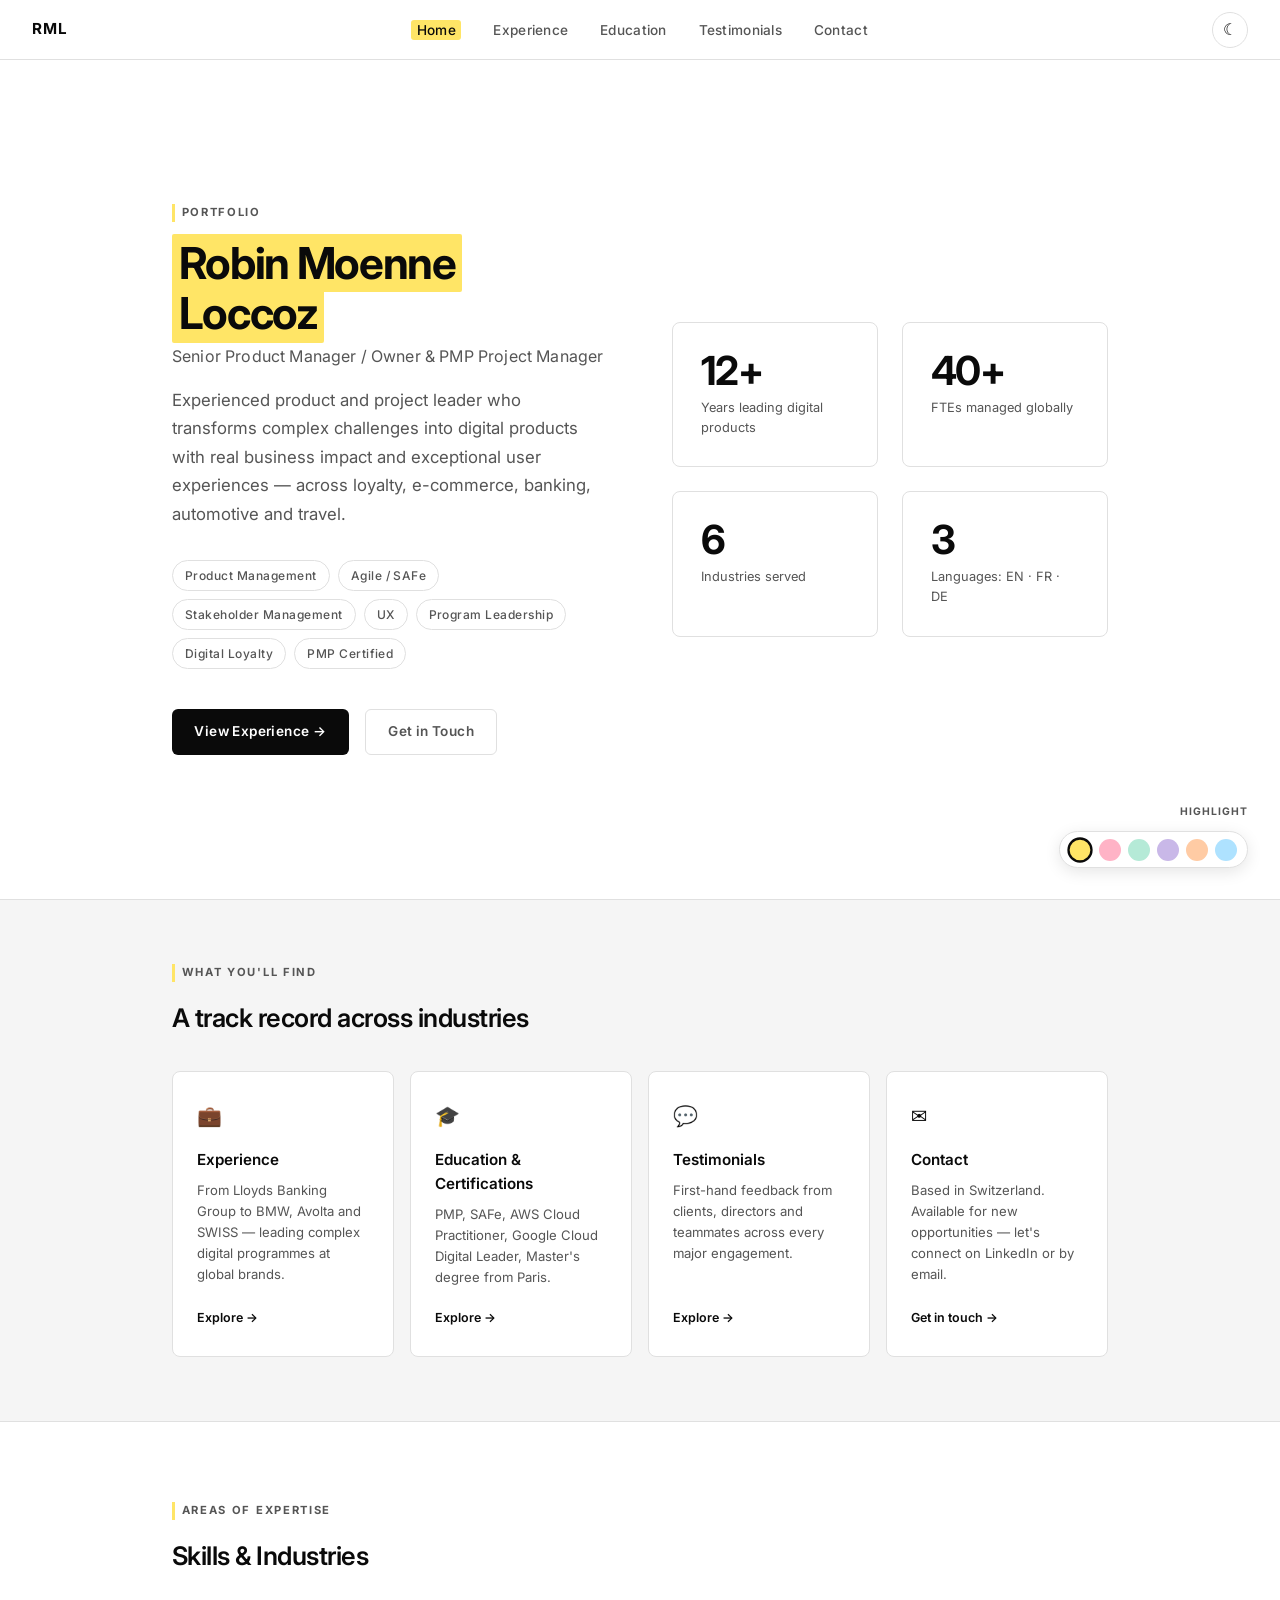
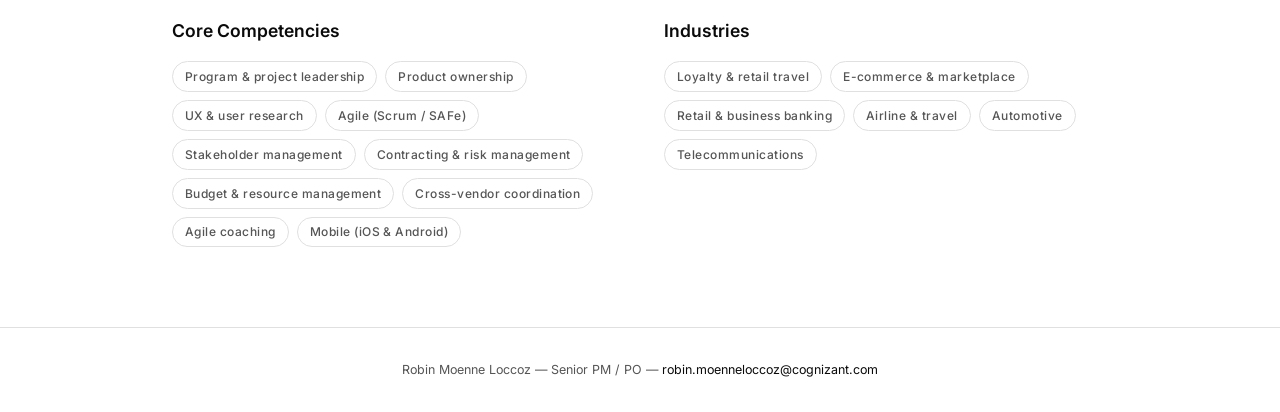
==== index.html @ f76226aa "Initial commit Initial files from Claude" ====
<!DOCTYPE html>
<html lang="en">
<head>
  <meta charset="UTF-8" />
  <meta name="viewport" content="width=device-width, initial-scale=1.0" />
  <title>Robin Moenne Loccoz — Portfolio</title>
  <link rel="preconnect" href="https://fonts.googleapis.com" />
  <link href="https://fonts.googleapis.com/css2?family=Inter:wght@400;500;600;700&display=swap" rel="stylesheet" />
  <link rel="stylesheet" href="style.css" />
</head>
<body>

<nav>
  <a href="index.html" class="nav-logo">RML</a>
  <ul class="nav-links">
    <li><a href="index.html">Home</a></li>
    <li><a href="experience.html">Experience</a></li>
    <li><a href="education.html">Education</a></li>
    <li><a href="testimonials.html">Testimonials</a></li>
    <li><a href="contact.html">Contact</a></li>
  </ul>
  <div style="display:flex;gap:0.75rem;align-items:center;">
    <button class="theme-toggle" id="themeToggle" aria-label="Toggle dark mode">☾</button>
    <button class="nav-mobile-toggle" id="mobileToggle" aria-label="Menu">☰</button>
  </div>
</nav>

<main>
  <!-- Hero -->
  <section class="hero">
    <div class="container">
      <div class="hero-grid">
        <div class="hero-left">
          <div class="section-label">Portfolio</div>
          <h1 class="hero-title">
            <span class="name"><span class="hl">Robin Moenne Loccoz</span></span>
            <span class="role">Senior Product Manager / Owner &amp; PMP Project Manager</span>
          </h1>
          <p class="hero-desc">
            Experienced product and project leader who transforms complex challenges into digital products with real business impact and exceptional user experiences — across loyalty, e-commerce, banking, automotive and travel.
          </p>
          <div class="hero-tags">
            <span class="tag">Product Management</span>
            <span class="tag">Agile / SAFe</span>
            <span class="tag">Stakeholder Management</span>
            <span class="tag">UX</span>
            <span class="tag">Program Leadership</span>
            <span class="tag">Digital Loyalty</span>
            <span class="tag">PMP Certified</span>
          </div>
          <div class="hero-btns">
            <a href="experience.html" class="btn btn-primary">View Experience →</a>
            <a href="contact.html" class="btn btn-secondary">Get in Touch</a>
          </div>
        </div>

        <div class="hero-stats">
          <div class="stat-card">
            <span class="stat-number">12+</span>
            <div class="stat-label">Years leading digital products</div>
          </div>
          <div class="stat-card">
            <span class="stat-number">40+</span>
            <div class="stat-label">FTEs managed globally</div>
          </div>
          <div class="stat-card">
            <span class="stat-number">6</span>
            <div class="stat-label">Industries served</div>
          </div>
          <div class="stat-card">
            <span class="stat-number">3</span>
            <div class="stat-label">Languages: EN · FR · DE</div>
          </div>
        </div>
      </div>
    </div>
  </section>

  <!-- Overview cards -->
  <section style="padding:4rem 0; background:var(--bg-alt); border-bottom:1px solid var(--border);">
    <div class="container">
      <div class="section-label">What you'll find</div>
      <h2>A track record across industries</h2>
      <div class="overview-grid">

        <a href="experience.html" class="overview-card" style="text-decoration:none;color:inherit;">
          <div class="overview-card-icon">💼</div>
          <h3>Experience</h3>
          <p>From Lloyds Banking Group to BMW, Avolta and SWISS — leading complex digital programmes at global brands.</p>
          <span class="overview-card-link">Explore →</span>
        </a>

        <a href="education.html" class="overview-card" style="text-decoration:none;color:inherit;">
          <div class="overview-card-icon">🎓</div>
          <h3>Education &amp; Certifications</h3>
          <p>PMP, SAFe, AWS Cloud Practitioner, Google Cloud Digital Leader, Master's degree from Paris.</p>
          <span class="overview-card-link">Explore →</span>
        </a>

        <a href="testimonials.html" class="overview-card" style="text-decoration:none;color:inherit;">
          <div class="overview-card-icon">💬</div>
          <h3>Testimonials</h3>
          <p>First-hand feedback from clients, directors and teammates across every major engagement.</p>
          <span class="overview-card-link">Explore →</span>
        </a>

        <a href="contact.html" class="overview-card" style="text-decoration:none;color:inherit;">
          <div class="overview-card-icon">✉</div>
          <h3>Contact</h3>
          <p>Based in Switzerland. Available for new opportunities — let's connect on LinkedIn or by email.</p>
          <span class="overview-card-link">Get in touch →</span>
        </a>

      </div>
    </div>
  </section>

  <!-- Industry expertise -->
  <section>
    <div class="container">
      <div class="section-label">Areas of Expertise</div>
      <h2 style="margin-bottom:2.5rem;">Skills &amp; Industries</h2>

      <div class="grid-2" style="gap:3rem;">
        <div>
          <h3 style="margin-bottom:1rem;">Core Competencies</h3>
          <div class="pill-grid">
            <span class="tag">Program &amp; project leadership</span>
            <span class="tag">Product ownership</span>
            <span class="tag">UX &amp; user research</span>
            <span class="tag">Agile (Scrum / SAFe)</span>
            <span class="tag">Stakeholder management</span>
            <span class="tag">Contracting &amp; risk management</span>
            <span class="tag">Budget &amp; resource management</span>
            <span class="tag">Cross-vendor coordination</span>
            <span class="tag">Agile coaching</span>
            <span class="tag">Mobile (iOS &amp; Android)</span>
          </div>
        </div>
        <div>
          <h3 style="margin-bottom:1rem;">Industries</h3>
          <div class="pill-grid">
            <span class="tag">Loyalty &amp; retail travel</span>
            <span class="tag">E-commerce &amp; marketplace</span>
            <span class="tag">Retail &amp; business banking</span>
            <span class="tag">Airline &amp; travel</span>
            <span class="tag">Automotive</span>
            <span class="tag">Telecommunications</span>
          </div>
        </div>
      </div>
    </div>
  </section>
</main>

<footer>
  <div class="container">
    Robin Moenne Loccoz &mdash; Senior PM / PO &mdash; <a href="mailto:robin.moenneloccoz@cognizant.com">robin.moenneloccoz@cognizant.com</a>
  </div>
</footer>

<div id="color-picker"></div>
<script src="nav.js"></script>
</body>
</html>
---- style.css ----
/* ── Variables ── */
:root {
  --bg: #ffffff;
  --bg-alt: #f5f5f5;
  --fg: #0a0a0a;
  --fg-muted: #555555;
  --border: #e0e0e0;
  --accent: #0a0a0a;
  --card-bg: #ffffff;
  --nav-bg: rgba(255,255,255,0.92);
  --shadow: 0 1px 3px rgba(0,0,0,0.08);
  --hl: #ffe566;        /* default highlight: warm yellow */
  --hl-dark: #0a0a0a;  /* text on highlight in light mode */
}

[data-theme="dark"] {
  --bg: #0a0a0a;
  --bg-alt: #111111;
  --fg: #f0f0f0;
  --fg-muted: #999999;
  --border: #222222;
  --accent: #f0f0f0;
  --card-bg: #111111;
  --nav-bg: rgba(10,10,10,0.92);
  --shadow: 0 1px 3px rgba(0,0,0,0.4);
  --hl-dark: #0a0a0a;
}

/* ── Highlight effect ── */
/* Applied as a text-marker background on key inline elements */
.hl {
  background: var(--hl);
  color: var(--hl-dark);
  padding: 0.05em 0.15em;
  border-radius: 2px;
  /* slight skew for hand-drawn feel */
  display: inline;
  box-decoration-break: clone;
  -webkit-box-decoration-break: clone;
}

/* Highlighted tags use the color as background */
.tag.hl-tag {
  background: var(--hl);
  color: var(--hl-dark);
  border-color: transparent;
}

/* Active nav link gets a highlight underline */
.nav-links a.active {
  color: var(--fg);
  background: var(--hl);
  padding: 0.15em 0.4em;
  border-radius: 3px;
  color: var(--hl-dark);
}

/* Section labels get a subtle hl left-border */
.section-label {
  border-left: 3px solid var(--hl);
  padding-left: 0.6em;
}

/* ── Colour picker panel ── */
#color-picker {
  position: fixed;
  bottom: 2rem;
  right: 2rem;
  z-index: 200;
  display: flex;
  flex-direction: column;
  align-items: flex-end;
  gap: 0.5rem;
}

#color-picker-label {
  font-size: 0.65rem;
  font-weight: 700;
  letter-spacing: 0.1em;
  text-transform: uppercase;
  color: var(--fg-muted);
  margin-bottom: 0.15rem;
  text-align: right;
}

#color-swatches {
  display: flex;
  gap: 0.45rem;
  background: var(--card-bg);
  border: 1px solid var(--border);
  border-radius: 100px;
  padding: 0.4rem 0.6rem;
  box-shadow: 0 4px 16px rgba(0,0,0,0.1);
}

.swatch {
  width: 22px;
  height: 22px;
  border-radius: 50%;
  cursor: pointer;
  border: 2px solid transparent;
  transition: transform 0.15s, border-color 0.15s;
  flex-shrink: 0;
}

.swatch:hover { transform: scale(1.2); }

.swatch.active {
  border-color: var(--fg);
  transform: scale(1.15);
}

/* ── Reset ── */
*, *::before, *::after { box-sizing: border-box; margin: 0; padding: 0; }
html { font-size: 16px; scroll-behavior: smooth; }

body {
  font-family: 'Inter', system-ui, -apple-system, sans-serif;
  background: var(--bg);
  color: var(--fg);
  line-height: 1.6;
  transition: background 0.25s, color 0.25s;
}

/* ── Typography ── */
h1 { font-size: 2.75rem; font-weight: 700; letter-spacing: -0.03em; line-height: 1.15; }
h2 { font-size: 1.6rem; font-weight: 600; letter-spacing: -0.02em; }
h3 { font-size: 1.1rem; font-weight: 600; }
p  { color: var(--fg-muted); }
a  { color: var(--fg); text-decoration: none; }

/* ── Navigation ── */
nav {
  position: fixed; top: 0; left: 0; right: 0; z-index: 100;
  background: var(--nav-bg);
  backdrop-filter: blur(12px);
  border-bottom: 1px solid var(--border);
  padding: 0 2rem;
  height: 60px;
  display: flex; align-items: center; justify-content: space-between;
  transition: background 0.25s, border-color 0.25s;
}

.nav-logo {
  font-weight: 700; font-size: 0.95rem; letter-spacing: 0.05em;
  text-transform: uppercase;
}

.nav-links {
  display: flex; gap: 2rem; list-style: none; align-items: center;
}

.nav-links a {
  font-size: 0.85rem; font-weight: 500; letter-spacing: 0.02em;
  color: var(--fg-muted);
  transition: color 0.2s;
}

.nav-links a:hover,
.nav-links a.active { color: var(--fg); }

.theme-toggle {
  background: none; border: 1px solid var(--border);
  color: var(--fg); cursor: pointer;
  width: 36px; height: 36px; border-radius: 50%;
  display: flex; align-items: center; justify-content: center;
  font-size: 1rem; transition: border-color 0.2s, background 0.2s;
}

.theme-toggle:hover { background: var(--bg-alt); }

.nav-mobile-toggle {
  display: none; background: none; border: none; cursor: pointer;
  color: var(--fg); font-size: 1.25rem;
}

/* ── Layout ── */
main { padding-top: 60px; }

.container { max-width: 1000px; margin: 0 auto; padding: 0 2rem; }

section { padding: 5rem 0; }

.section-label {
  font-size: 0.7rem; font-weight: 700; letter-spacing: 0.15em;
  text-transform: uppercase; color: var(--fg-muted);
  margin-bottom: 1rem;
}

/* ── Hero (Landing) ── */
.hero {
  min-height: calc(100vh - 60px);
  display: flex; align-items: center;
  border-bottom: 1px solid var(--border);
}

.hero-grid {
  display: grid; grid-template-columns: 1fr 1fr;
  gap: 4rem; align-items: center;
}

.hero-title { margin-bottom: 1.25rem; }
.hero-title .name { display: block; }
.hero-title .role {
  display: block; font-size: 1rem; font-weight: 400;
  color: var(--fg-muted); letter-spacing: 0.01em;
  margin-top: 0.5rem;
}

.hero-desc { font-size: 1.05rem; line-height: 1.7; margin-bottom: 2rem; }

.hero-tags {
  display: flex; flex-wrap: wrap; gap: 0.5rem; margin-bottom: 2.5rem;
}

.tag {
  font-size: 0.75rem; font-weight: 500; letter-spacing: 0.04em;
  border: 1px solid var(--border);
  padding: 0.3rem 0.75rem; border-radius: 100px;
  color: var(--fg-muted);
}

.btn {
  display: inline-flex; align-items: center; gap: 0.5rem;
  font-size: 0.85rem; font-weight: 600; letter-spacing: 0.03em;
  padding: 0.7rem 1.4rem; border-radius: 6px;
  transition: all 0.2s;
}

.btn-primary {
  background: var(--fg); color: var(--bg);
}

.btn-primary:hover { opacity: 0.85; }

.btn-secondary {
  background: none; border: 1px solid var(--border); color: var(--fg-muted);
}

.btn-secondary:hover { border-color: var(--fg); color: var(--fg); }

.hero-btns { display: flex; gap: 1rem; flex-wrap: wrap; }

/* Hero right - stats */
.hero-stats { display: grid; grid-template-columns: 1fr 1fr; gap: 1.5rem; }

.stat-card {
  padding: 1.75rem;
  border: 1px solid var(--border); border-radius: 8px;
  background: var(--card-bg);
}

.stat-number {
  font-size: 2.5rem; font-weight: 700; letter-spacing: -0.04em;
  display: block; line-height: 1;
}

.stat-label { font-size: 0.8rem; color: var(--fg-muted); margin-top: 0.4rem; }

/* ── Page Header ── */
.page-header {
  padding: 5rem 0 3rem;
  border-bottom: 1px solid var(--border);
}

.page-header h1 { font-size: 2.25rem; margin-top: 0.5rem; }

/* ── Cards / Timeline ── */
.timeline { display: flex; flex-direction: column; gap: 2rem; }

.timeline-item {
  display: grid; grid-template-columns: 200px 1fr;
  gap: 2rem; padding: 2rem 0;
  border-bottom: 1px solid var(--border);
}

.timeline-item:last-child { border-bottom: none; }

.timeline-meta { padding-top: 0.2rem; }
.timeline-date { font-size: 0.78rem; color: var(--fg-muted); font-weight: 500; }
.timeline-company { font-size: 0.85rem; font-weight: 600; margin-top: 0.25rem; }
.timeline-location { font-size: 0.78rem; color: var(--fg-muted); margin-top: 0.15rem; }

.timeline-content h3 { margin-bottom: 0.6rem; }
.timeline-content p { font-size: 0.9rem; line-height: 1.7; }

/* ── Industries / Skills grid ── */
.grid-2 { display: grid; grid-template-columns: 1fr 1fr; gap: 1rem; }
.grid-3 { display: grid; grid-template-columns: repeat(3, 1fr); gap: 1rem; }

.pill-grid { display: flex; flex-wrap: wrap; gap: 0.5rem; margin-top: 1rem; }

/* ── Education cards ── */
.edu-grid { display: flex; flex-direction: column; gap: 1.25rem; }

.edu-card {
  display: flex; align-items: flex-start; gap: 1.5rem;
  padding: 1.5rem 1.75rem;
  border: 1px solid var(--border); border-radius: 8px;
  background: var(--card-bg);
}

.edu-year {
  font-size: 0.75rem; font-weight: 700; letter-spacing: 0.08em;
  color: var(--fg-muted); white-space: nowrap; padding-top: 0.15rem;
  min-width: 80px;
}

.edu-title { font-weight: 600; font-size: 0.95rem; }
.edu-org { font-size: 0.82rem; color: var(--fg-muted); margin-top: 0.2rem; }

/* ── Testimonials ── */
.testimonials-grid {
  display: flex; flex-direction: column; gap: 2rem;
}

.testimony-group { border: 1px solid var(--border); border-radius: 10px; overflow: hidden; }

.testimony-group-header {
  background: var(--bg-alt); padding: 1.25rem 1.75rem;
  border-bottom: 1px solid var(--border);
  display: flex; align-items: center; gap: 1rem;
}

.testimony-group-header .company { font-weight: 700; font-size: 0.95rem; }
.testimony-group-header .period { font-size: 0.78rem; color: var(--fg-muted); }

.testimonies { display: flex; flex-direction: column; }

.testimony {
  padding: 1.5rem 1.75rem;
  border-bottom: 1px solid var(--border);
}

.testimony:last-child { border-bottom: none; }

.testimony blockquote {
  font-size: 0.92rem; line-height: 1.7;
  color: var(--fg); font-style: italic;
  margin-bottom: 0.75rem;
}

.testimony blockquote::before { content: '\201C'; }
.testimony blockquote::after  { content: '\201D'; }

.testimony-author { font-size: 0.8rem; font-weight: 600; color: var(--fg-muted); }
.testimony-role   { font-size: 0.78rem; color: var(--fg-muted); font-weight: 400; }

/* ── Award banner ── */
.award-banner {
  display: flex; align-items: center; gap: 1.5rem;
  padding: 1.75rem 2rem;
  border: 1px solid var(--border); border-radius: 10px;
  background: var(--bg-alt); margin-top: 2.5rem;
}

.award-icon { font-size: 2rem; }
.award-title { font-weight: 700; font-size: 1rem; }
.award-sub   { font-size: 0.82rem; color: var(--fg-muted); }

/* ── Landing overview cards ── */
.overview-grid {
  display: grid; grid-template-columns: repeat(4, 1fr);
  gap: 1rem; margin-top: 2rem;
}

.overview-card {
  padding: 1.75rem 1.5rem;
  border: 1px solid var(--border); border-radius: 8px;
  background: var(--card-bg);
  transition: border-color 0.2s, box-shadow 0.2s;
  display: flex; flex-direction: column;
}

.overview-card:hover {
  border-color: var(--fg); box-shadow: var(--shadow);
}

.overview-card-icon { font-size: 1.25rem; margin-bottom: 1rem; }
.overview-card h3 { font-size: 0.95rem; margin-bottom: 0.5rem; }
.overview-card p  { font-size: 0.82rem; line-height: 1.6; flex: 1; }
.overview-card-link {
  font-size: 0.78rem; font-weight: 600; color: var(--fg);
  margin-top: 1.25rem; display: inline-flex; align-items: center; gap: 0.3rem;
}

/* ── Contact ── */
.contact-grid {
  display: grid; grid-template-columns: 1fr 1fr; gap: 4rem;
  align-items: start;
}

.contact-item {
  display: flex; align-items: flex-start; gap: 1.25rem;
  padding: 1.5rem 0; border-bottom: 1px solid var(--border);
}

.contact-item:last-child { border-bottom: none; }

.contact-icon { font-size: 1.1rem; padding-top: 0.1rem; }
.contact-label { font-size: 0.72rem; font-weight: 700; letter-spacing: 0.1em;
  text-transform: uppercase; color: var(--fg-muted); margin-bottom: 0.3rem; }
.contact-value { font-size: 0.9rem; font-weight: 500; }
.contact-value a { color: var(--fg); }
.contact-value a:hover { text-decoration: underline; }

/* ── Dividers ── */
.divider { height: 1px; background: var(--border); margin: 3rem 0; }

/* ── Footer ── */
footer {
  border-top: 1px solid var(--border);
  padding: 2rem;
  text-align: center;
  font-size: 0.78rem; color: var(--fg-muted);
}

/* ── Responsive ── */
@media (max-width: 768px) {
  h1 { font-size: 2rem; }
  .hero-grid { grid-template-columns: 1fr; gap: 2.5rem; }
  .hero-stats { grid-template-columns: 1fr 1fr; }
  .timeline-item { grid-template-columns: 1fr; gap: 0.5rem; }
  .overview-grid { grid-template-columns: 1fr 1fr; }
  .contact-grid { grid-template-columns: 1fr; gap: 2rem; }
  .grid-2, .grid-3 { grid-template-columns: 1fr; }
  .nav-links { display: none; flex-direction: column; }
  .nav-links.open { display: flex; }
  .nav-mobile-toggle { display: block; }
}

@media (max-width: 480px) {
  .overview-grid { grid-template-columns: 1fr; }
  .hero-stats { grid-template-columns: 1fr; }
  .container { padding: 0 1.25rem; }
}
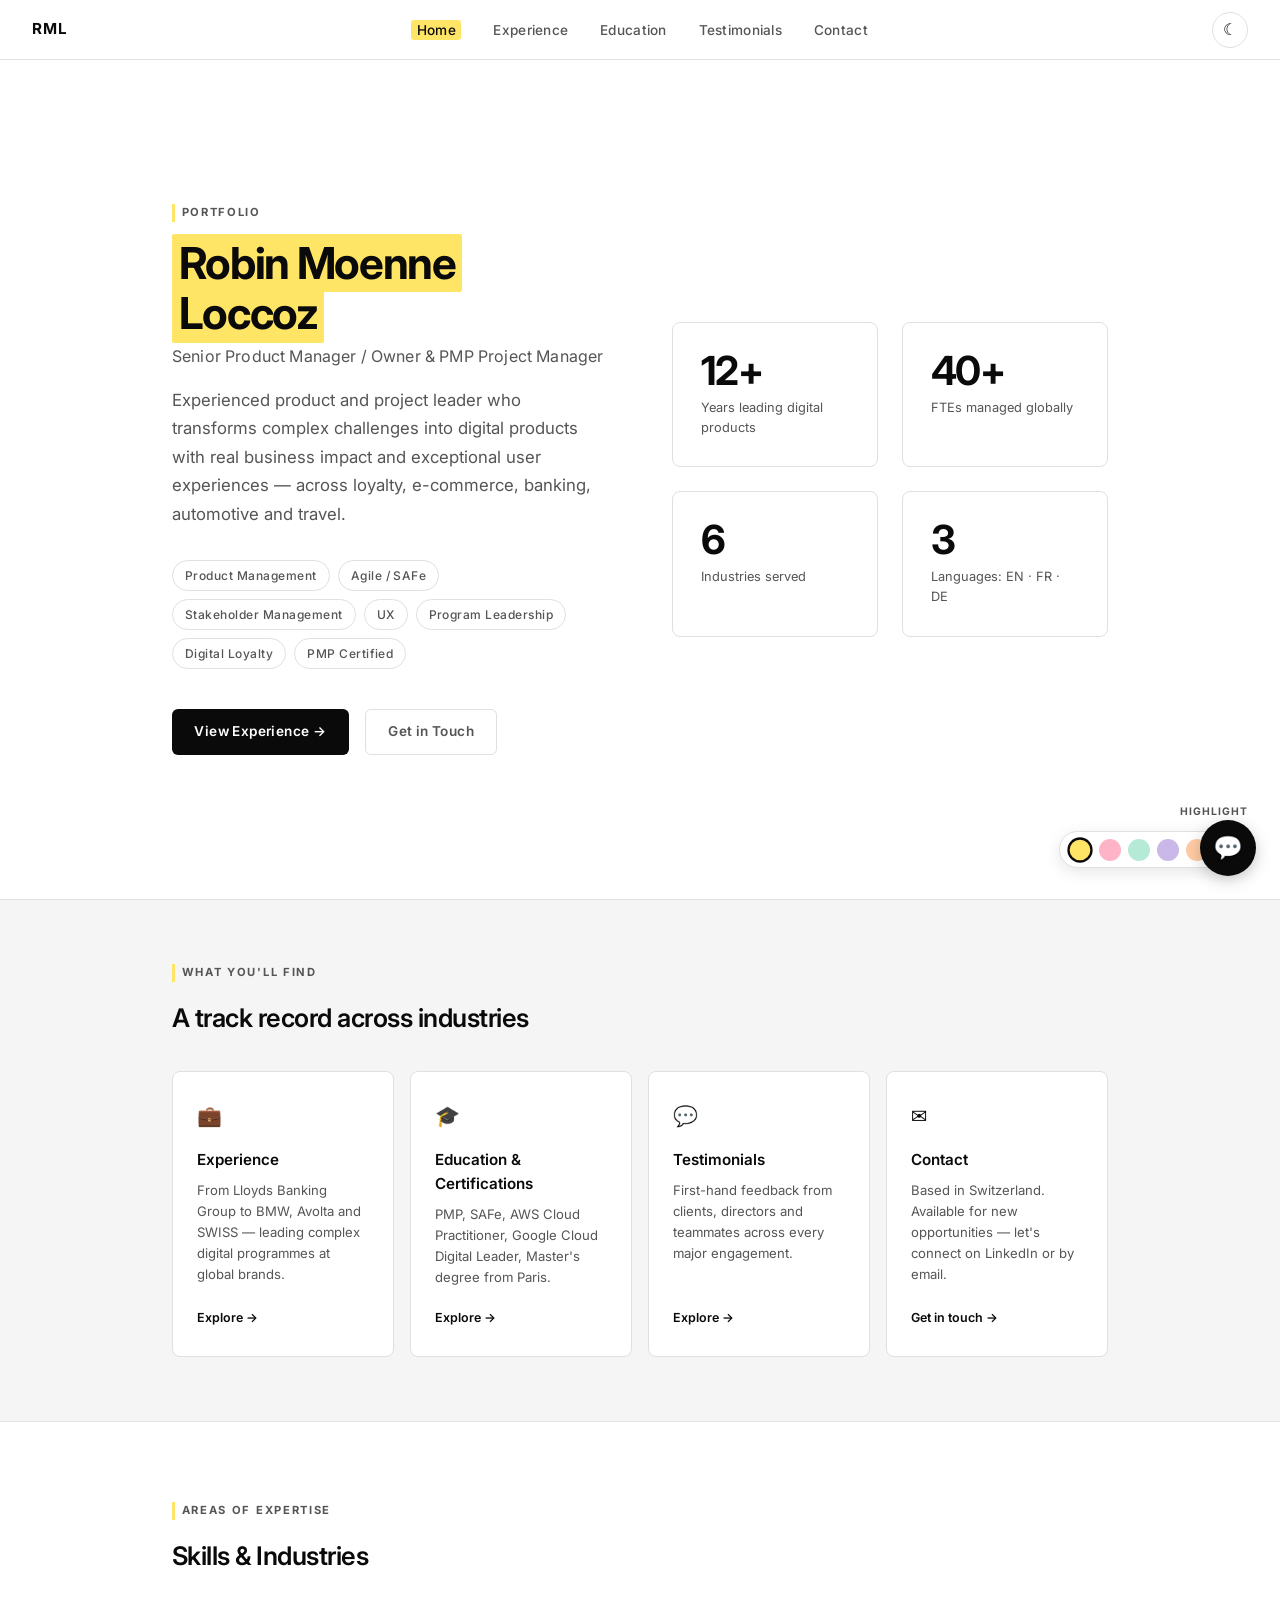
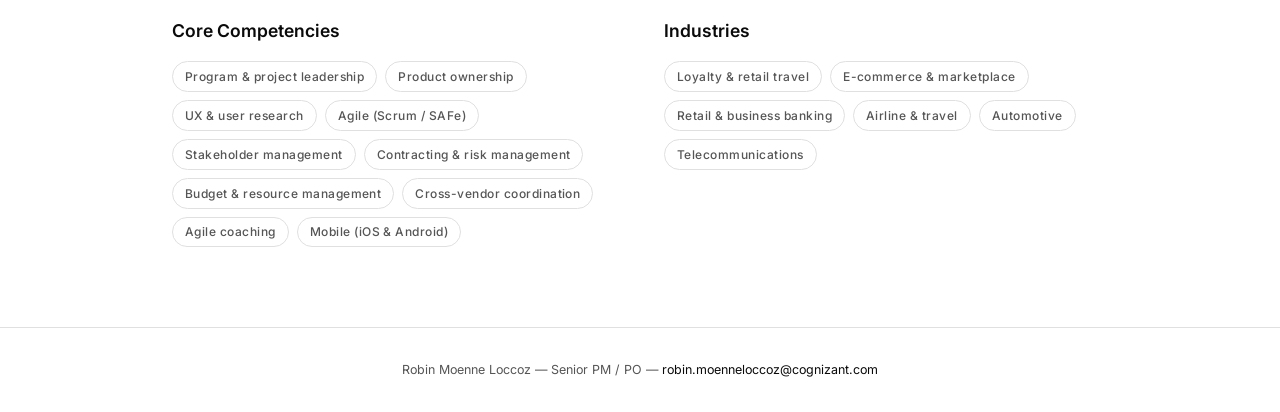
==== commit 52957853: "new Robin Agent" ====
--- a/index.html
+++ b/index.html
@@ -161,5 +161,9 @@
 
 <div id="color-picker"></div>
 <script src="nav.js"></script>
+<script src="nav.js"></script>
+<script src="chat-widget.js"></script>
 </body>
 </html>
+
+
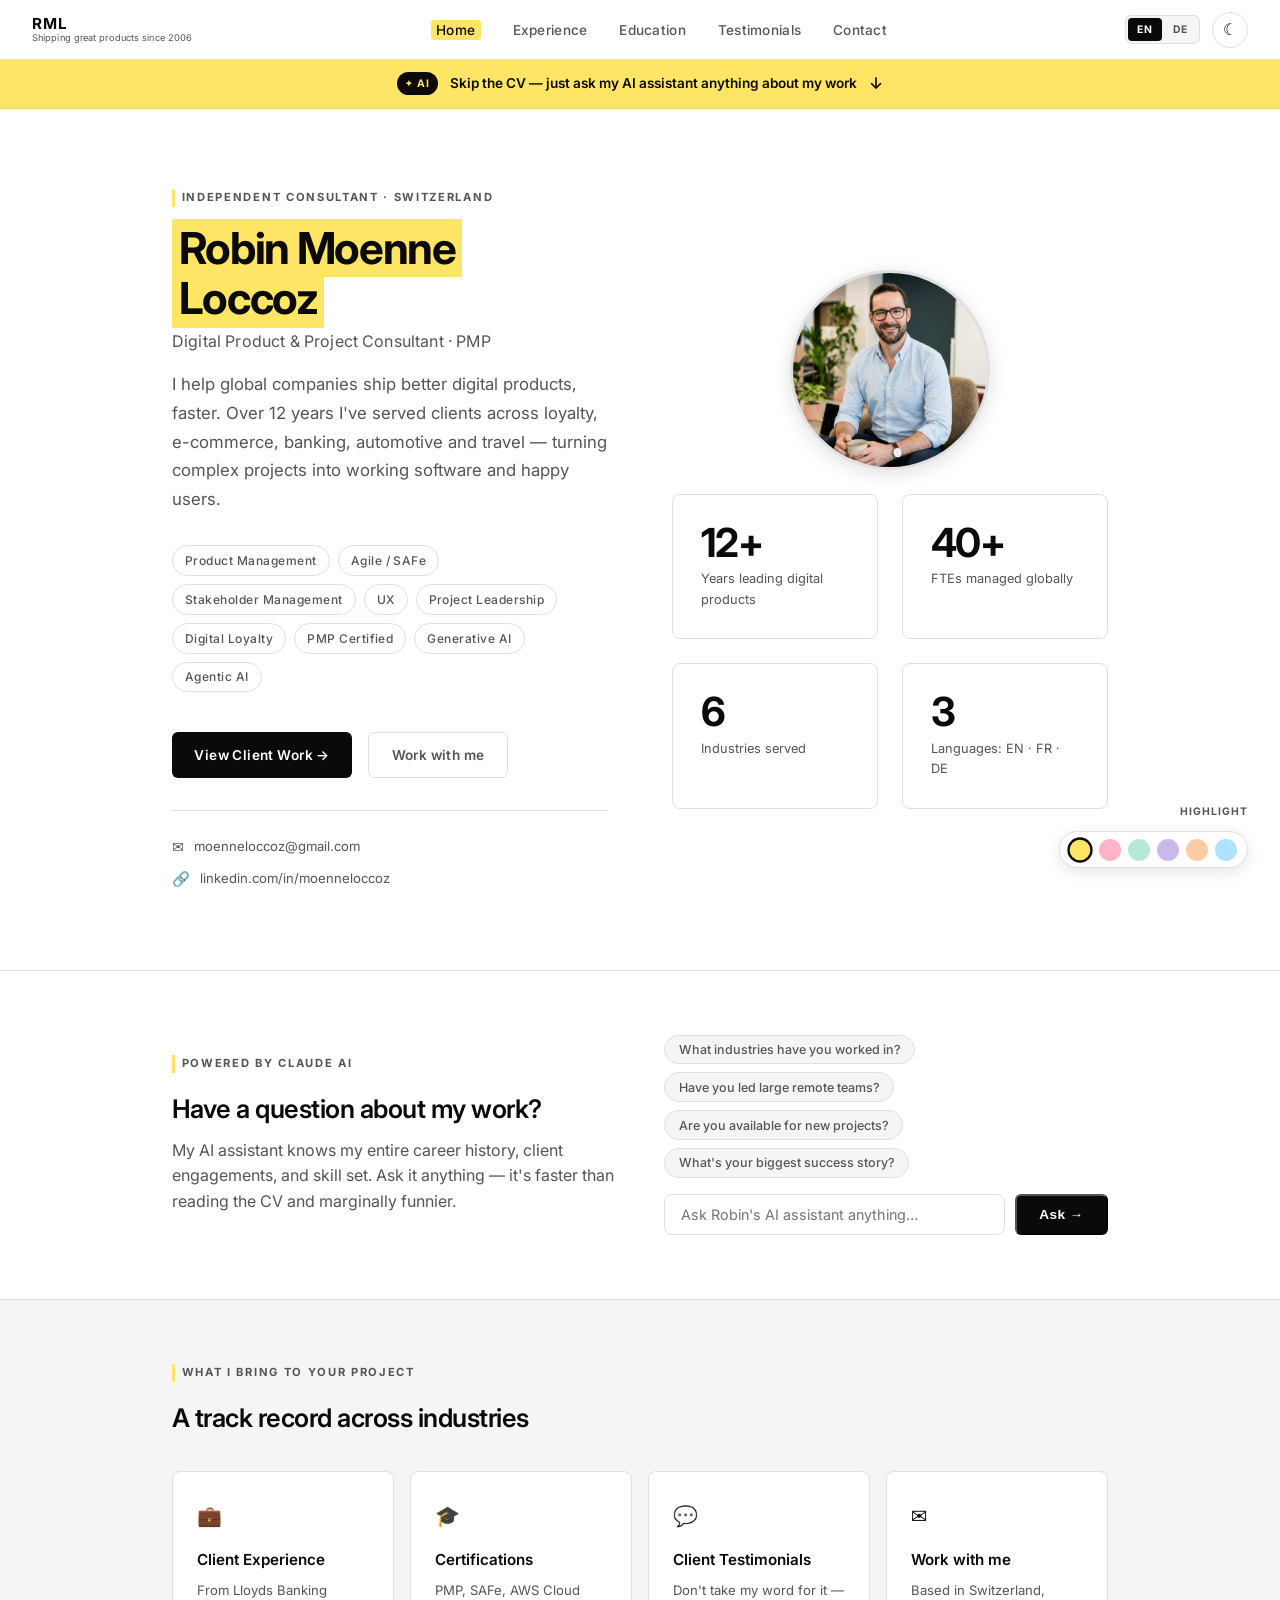
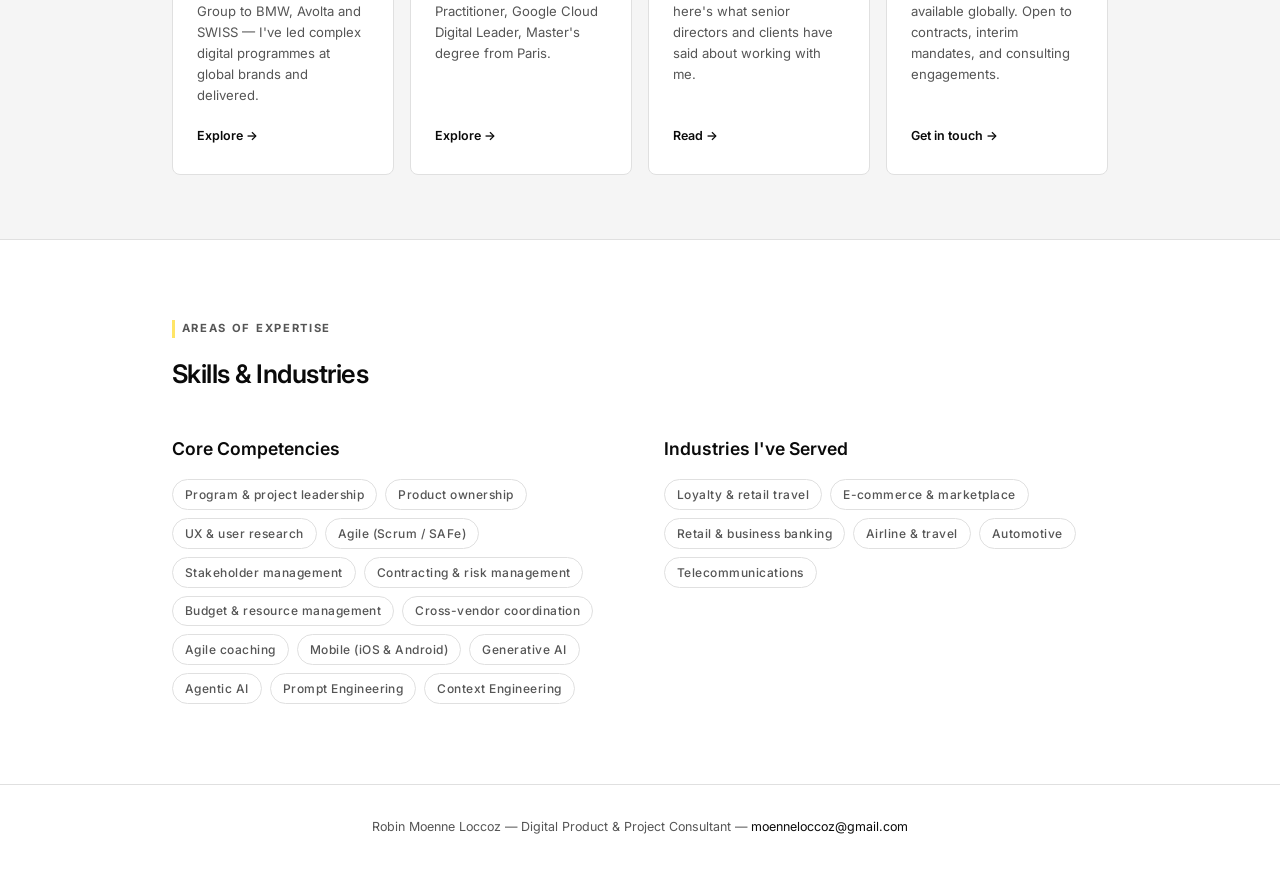
==== commit 3732a66b: "massive update" ====
--- a/index.html
+++ b/index.html
@@ -3,7 +3,7 @@
 <head>
   <meta charset="UTF-8" />
   <meta name="viewport" content="width=device-width, initial-scale=1.0" />
-  <title>Robin Moenne Loccoz — Portfolio</title>
+  <title>Robin Moenne Loccoz — Digital Product & Project Consultant</title>
   <link rel="preconnect" href="https://fonts.googleapis.com" />
   <link href="https://fonts.googleapis.com/css2?family=Inter:wght@400;500;600;700&display=swap" rel="stylesheet" />
   <link rel="stylesheet" href="style.css" />
@@ -11,7 +11,10 @@
 <body>
 
 <nav>
-  <a href="index.html" class="nav-logo">RML</a>
+  <a href="index.html" class="nav-logo">
+    <span class="nav-logo-main">RML</span>
+    <span class="nav-logo-tag">Shipping great products since 2006</span>
+  </a>
   <ul class="nav-links">
     <li><a href="index.html">Home</a></li>
     <li><a href="experience.html">Experience</a></li>
@@ -20,56 +23,119 @@
     <li><a href="contact.html">Contact</a></li>
   </ul>
   <div style="display:flex;gap:0.75rem;align-items:center;">
+    <div class="lang-switcher">
+      <a href="index.html" class="lang-btn active">EN</a>
+      <a href="de/index.html" class="lang-btn">DE</a>
+    </div>
     <button class="theme-toggle" id="themeToggle" aria-label="Toggle dark mode">☾</button>
     <button class="nav-mobile-toggle" id="mobileToggle" aria-label="Menu">☰</button>
   </div>
 </nav>
 
 <main>
+  <!-- AI Teaser Banner -->
+  <div class="ai-teaser" onclick="document.getElementById('chat-section').scrollIntoView({behavior:'smooth'})">
+    <span class="ai-teaser-badge">✦ AI</span>
+    <span class="ai-teaser-text">Skip the CV — just ask my AI assistant anything about my work</span>
+    <span class="ai-teaser-arrow">↓</span>
+  </div>
+
   <!-- Hero -->
   <section class="hero">
     <div class="container">
       <div class="hero-grid">
         <div class="hero-left">
-          <div class="section-label">Portfolio</div>
+          <div class="section-label">Independent Consultant · Switzerland</div>
           <h1 class="hero-title">
             <span class="name"><span class="hl">Robin Moenne Loccoz</span></span>
-            <span class="role">Senior Product Manager / Owner &amp; PMP Project Manager</span>
+            <span class="role">Digital Product & Project Consultant · PMP</span>
           </h1>
           <p class="hero-desc">
-            Experienced product and project leader who transforms complex challenges into digital products with real business impact and exceptional user experiences — across loyalty, e-commerce, banking, automotive and travel.
+            I help global companies ship better digital products, faster. Over 12 years I've served clients across loyalty, e-commerce, banking, automotive and travel — turning complex projects into working software and happy users.
           </p>
           <div class="hero-tags">
             <span class="tag">Product Management</span>
             <span class="tag">Agile / SAFe</span>
             <span class="tag">Stakeholder Management</span>
             <span class="tag">UX</span>
-            <span class="tag">Program Leadership</span>
+            <span class="tag">Project Leadership</span>
             <span class="tag">Digital Loyalty</span>
             <span class="tag">PMP Certified</span>
+            <span class="tag">Generative AI</span>
+            <span class="tag">Agentic AI</span>
           </div>
           <div class="hero-btns">
-            <a href="experience.html" class="btn btn-primary">View Experience →</a>
-            <a href="contact.html" class="btn btn-secondary">Get in Touch</a>
+            <a href="experience.html" class="btn btn-primary">View Client Work →</a>
+            <a href="contact.html" class="btn btn-secondary">Work with me</a>
+          </div>
+
+          <!-- Contact strip -->
+          <div class="hero-contact">
+            <a href="mailto:moenneloccoz@gmail.com" class="hero-contact-item">
+              <span class="hero-contact-icon">✉</span>
+              moenneloccoz@gmail.com
+            </a>
+            <a href="https://www.linkedin.com/in/moenneloccoz/" target="_blank" rel="noopener" class="hero-contact-item">
+              <span class="hero-contact-icon">🔗</span>
+              linkedin.com/in/moenneloccoz
+            </a>
           </div>
         </div>
 
-        <div class="hero-stats">
-          <div class="stat-card">
-            <span class="stat-number">12+</span>
-            <div class="stat-label">Years leading digital products</div>
-          </div>
-          <div class="stat-card">
-            <span class="stat-number">40+</span>
-            <div class="stat-label">FTEs managed globally</div>
-          </div>
-          <div class="stat-card">
-            <span class="stat-number">6</span>
-            <div class="stat-label">Industries served</div>
-          </div>
-          <div class="stat-card">
-            <span class="stat-number">3</span>
-            <div class="stat-label">Languages: EN · FR · DE</div>
+        <!-- Photo + stats -->
+        <div class="hero-right">
+          <div class="hero-photo-wrap">
+            <img src="robin.jpg" alt="Robin Moenne Loccoz" class="hero-photo" onerror="this.style.display='none';this.nextElementSibling.style.display='flex'" />
+            <div class="hero-photo-placeholder">RML</div>
+          </div>
+          <div class="hero-stats">
+            <div class="stat-card">
+              <span class="stat-number">12+</span>
+              <div class="stat-label">Years leading digital products</div>
+            </div>
+            <div class="stat-card">
+              <span class="stat-number">40+</span>
+              <div class="stat-label">FTEs managed globally</div>
+            </div>
+            <div class="stat-card">
+              <span class="stat-number">6</span>
+              <div class="stat-label">Industries served</div>
+            </div>
+            <div class="stat-card">
+              <span class="stat-number">3</span>
+              <div class="stat-label">Languages: EN · FR · DE</div>
+            </div>
+          </div>
+        </div>
+      </div>
+    </div>
+  </section>
+
+  <!-- AI Chat section -->
+  <section class="chat-section" id="chat-section">
+    <div class="container">
+      <div class="chat-cta-wrap">
+        <div class="chat-cta-left">
+          <div class="section-label" style="border-color: var(--hl);">Powered by Claude AI</div>
+          <h2>Have a question about my work?</h2>
+          <p style="margin-top:0.5rem;max-width:480px;">My AI assistant knows my entire career history, client engagements, and skill set. Ask it anything — it's faster than reading the CV and marginally funnier.</p>
+        </div>
+        <div class="chat-cta-right">
+          <div class="chat-inline-suggestions">
+            <button class="chat-suggestion" onclick="openChatWith(this.textContent)">What industries have you worked in?</button>
+            <button class="chat-suggestion" onclick="openChatWith(this.textContent)">Have you led large remote teams?</button>
+            <button class="chat-suggestion" onclick="openChatWith(this.textContent)">Are you available for new projects?</button>
+            <button class="chat-suggestion" onclick="openChatWith(this.textContent)">What's your biggest success story?</button>
+          </div>
+          <div class="chat-inline-input-row">
+            <input
+              id="chat-inline-input"
+              type="text"
+              placeholder="Ask Robin's AI assistant anything…"
+              maxlength="500"
+              onkeydown="if(event.key==='Enter')openChatWith(this.value)"
+            />
+            <button class="btn btn-primary" onclick="openChatWith(document.getElementById('chat-inline-input').value)">Ask →</button>
           </div>
         </div>
       </div>
@@ -79,35 +145,35 @@
   <!-- Overview cards -->
   <section style="padding:4rem 0; background:var(--bg-alt); border-bottom:1px solid var(--border);">
     <div class="container">
-      <div class="section-label">What you'll find</div>
+      <div class="section-label">What I bring to your project</div>
       <h2>A track record across industries</h2>
       <div class="overview-grid">
 
         <a href="experience.html" class="overview-card" style="text-decoration:none;color:inherit;">
           <div class="overview-card-icon">💼</div>
-          <h3>Experience</h3>
-          <p>From Lloyds Banking Group to BMW, Avolta and SWISS — leading complex digital programmes at global brands.</p>
+          <h3>Client Experience</h3>
+          <p>From Lloyds Banking Group to BMW, Avolta and SWISS — I've led complex digital programmes at global brands and delivered.</p>
           <span class="overview-card-link">Explore →</span>
         </a>
 
         <a href="education.html" class="overview-card" style="text-decoration:none;color:inherit;">
           <div class="overview-card-icon">🎓</div>
-          <h3>Education &amp; Certifications</h3>
+          <h3>Certifications</h3>
           <p>PMP, SAFe, AWS Cloud Practitioner, Google Cloud Digital Leader, Master's degree from Paris.</p>
           <span class="overview-card-link">Explore →</span>
         </a>
 
         <a href="testimonials.html" class="overview-card" style="text-decoration:none;color:inherit;">
           <div class="overview-card-icon">💬</div>
-          <h3>Testimonials</h3>
-          <p>First-hand feedback from clients, directors and teammates across every major engagement.</p>
-          <span class="overview-card-link">Explore →</span>
+          <h3>Client Testimonials</h3>
+          <p>Don't take my word for it — here's what senior directors and clients have said about working with me.</p>
+          <span class="overview-card-link">Read →</span>
         </a>
 
         <a href="contact.html" class="overview-card" style="text-decoration:none;color:inherit;">
           <div class="overview-card-icon">✉</div>
-          <h3>Contact</h3>
-          <p>Based in Switzerland. Available for new opportunities — let's connect on LinkedIn or by email.</p>
+          <h3>Work with me</h3>
+          <p>Based in Switzerland, available globally. Open to contracts, interim mandates, and consulting engagements.</p>
           <span class="overview-card-link">Get in touch →</span>
         </a>
 
@@ -135,10 +201,14 @@
             <span class="tag">Cross-vendor coordination</span>
             <span class="tag">Agile coaching</span>
             <span class="tag">Mobile (iOS &amp; Android)</span>
+            <span class="tag">Generative AI</span>
+            <span class="tag">Agentic AI</span>
+            <span class="tag">Prompt Engineering</span>
+            <span class="tag">Context Engineering</span>
           </div>
         </div>
         <div>
-          <h3 style="margin-bottom:1rem;">Industries</h3>
+          <h3 style="margin-bottom:1rem;">Industries I've Served</h3>
           <div class="pill-grid">
             <span class="tag">Loyalty &amp; retail travel</span>
             <span class="tag">E-commerce &amp; marketplace</span>
@@ -155,15 +225,310 @@
 
 <footer>
   <div class="container">
-    Robin Moenne Loccoz &mdash; Senior PM / PO &mdash; <a href="mailto:robin.moenneloccoz@cognizant.com">robin.moenneloccoz@cognizant.com</a>
+    Robin Moenne Loccoz &mdash; Digital Product &amp; Project Consultant &mdash;
+    <a href="mailto:moenneloccoz@gmail.com">moenneloccoz@gmail.com</a>
   </div>
 </footer>
 
 <div id="color-picker"></div>
+
+<!-- Chat Modal -->
+<div id="chat-modal-overlay" onclick="if(event.target===this)closeChatModal()">
+  <div id="chat-modal">
+    <div id="chat-modal-header">
+      <div>
+        <div style="font-weight:700;font-size:0.95rem;">Robin's AI Assistant</div>
+        <div style="font-size:0.75rem;opacity:0.7;">Powered by Claude · Knows everything about Robin</div>
+      </div>
+      <button onclick="closeChatModal()" aria-label="Close">✕</button>
+    </div>
+    <div id="chat-modal-messages">
+      <div class="chat-msg bot">Hey! I'm Robin's AI assistant — I know his entire career history, skills, and what he's been up to. What would you like to know?</div>
+    </div>
+    <div id="chat-modal-input-row">
+      <input id="chat-modal-input" type="text" placeholder="Ask anything…" maxlength="500"
+        onkeydown="if(event.key==='Enter')sendModalMessage()" autofocus />
+      <button onclick="sendModalMessage()" id="chat-modal-send">→</button>
+    </div>
+  </div>
+</div>
+
+<style>
+/* ── AI Teaser Banner ── */
+.ai-teaser {
+  position: sticky; top: 60px; z-index: 90;
+  display: flex; align-items: center; justify-content: center; gap: 0.75rem;
+  padding: 0.7rem 1.5rem;
+  background: var(--hl); color: var(--hl-dark);
+  font-size: 0.85rem; font-weight: 600;
+  cursor: pointer; text-align: center;
+  transition: opacity 0.2s;
+  border-bottom: 1px solid rgba(0,0,0,0.08);
+}
+.ai-teaser:hover { opacity: 0.88; }
+
+.ai-teaser-badge {
+  background: var(--hl-dark); color: var(--hl);
+  font-size: 0.65rem; font-weight: 700; letter-spacing: 0.1em;
+  padding: 0.2rem 0.5rem; border-radius: 100px;
+  white-space: nowrap; flex-shrink: 0;
+}
+.ai-teaser-arrow {
+  font-size: 1rem; flex-shrink: 0;
+  animation: bounce-down 1.4s ease-in-out infinite;
+}
+@keyframes bounce-down {
+  0%, 100% { transform: translateY(0); }
+  50%       { transform: translateY(4px); }
+}
+@media (max-width: 480px) {
+  .ai-teaser { font-size: 0.78rem; gap: 0.5rem; padding: 0.65rem 1rem; }
+  .ai-teaser-text { flex: 1; }
+}
+
+/* ── Hero photo ── */
+.hero-right { display: flex; flex-direction: column; gap: 1.5rem; align-items: center; }
+
+.hero-photo-wrap { position: relative; width: 200px; height: 200px; flex-shrink: 0; }
+
+.hero-photo {
+  width: 200px; height: 200px; border-radius: 50%;
+  object-fit: cover; object-position: top;
+  border: 3px solid var(--border);
+  box-shadow: 0 4px 20px rgba(0,0,0,0.12);
+  display: block;
+}
+
+.hero-photo-placeholder {
+  display: none;
+  width: 200px; height: 200px; border-radius: 50%;
+  background: var(--bg-alt); border: 3px solid var(--border);
+  align-items: center; justify-content: center;
+  font-size: 2rem; font-weight: 700; color: var(--fg-muted);
+  letter-spacing: 0.05em;
+}
+
+/* ── Hero contact strip ── */
+.hero-contact {
+  display: flex; flex-direction: column; gap: 0.5rem;
+  margin-top: 2rem; padding-top: 1.5rem;
+  border-top: 1px solid var(--border);
+}
+
+.hero-contact-item {
+  display: flex; align-items: center; gap: 0.6rem;
+  font-size: 0.82rem; color: var(--fg-muted);
+  transition: color 0.2s;
+}
+
+.hero-contact-item:hover { color: var(--fg); }
+.hero-contact-icon { font-size: 0.9rem; flex-shrink: 0; }
+
+/* ── AI Chat section ── */
+#chat-section { scroll-margin-top: 106px; }
+.chat-section {
+  padding: 4rem 0;
+  border-bottom: 1px solid var(--border);
+  background: var(--bg);
+}
+
+.chat-cta-wrap {
+  display: grid; grid-template-columns: 1fr 1fr;
+  gap: 3rem; align-items: center;
+}
+
+.chat-inline-suggestions {
+  display: flex; flex-wrap: wrap; gap: 0.5rem;
+  margin-bottom: 1rem;
+}
+
+.chat-suggestion {
+  font-size: 0.78rem; font-weight: 500;
+  padding: 0.4rem 0.85rem; border-radius: 100px;
+  border: 1px solid var(--border);
+  background: var(--bg-alt); color: var(--fg-muted);
+  cursor: pointer; transition: all 0.2s; font-family: inherit;
+}
+.chat-suggestion:hover {
+  border-color: var(--fg); color: var(--fg);
+  background: var(--bg);
+}
+
+.chat-inline-input-row {
+  display: flex; gap: 0.6rem; align-items: center;
+}
+
+#chat-inline-input {
+  flex: 1; padding: 0.7rem 1rem;
+  border: 1.5px solid var(--border); border-radius: 8px;
+  background: var(--bg); color: var(--fg);
+  font-size: 0.9rem; font-family: inherit; outline: none;
+  transition: border-color 0.2s;
+}
+#chat-inline-input:focus { border-color: var(--fg); }
+
+/* ── Chat Modal ── */
+#chat-modal-overlay {
+  display: none;
+  position: fixed; inset: 0; z-index: 500;
+  background: rgba(0,0,0,0.5);
+  backdrop-filter: blur(4px);
+  align-items: center; justify-content: center;
+}
+#chat-modal-overlay.open { display: flex; }
+
+#chat-modal {
+  display: flex; flex-direction: column;
+  width: 100%; max-width: 520px; height: 560px;
+  background: var(--card-bg);
+  border: 1px solid var(--border);
+  border-radius: 16px;
+  box-shadow: 0 24px 64px rgba(0,0,0,0.2);
+  margin: 1rem;
+  overflow: hidden;
+  animation: modal-in 0.2s ease;
+}
+
+@keyframes modal-in {
+  from { opacity: 0; transform: translateY(12px) scale(0.98); }
+  to   { opacity: 1; transform: translateY(0) scale(1); }
+}
+
+#chat-modal-header {
+  display: flex; justify-content: space-between; align-items: center;
+  padding: 1.1rem 1.4rem;
+  background: var(--fg); color: var(--bg);
+  flex-shrink: 0;
+}
+#chat-modal-header button {
+  background: none; border: none; color: var(--bg);
+  cursor: pointer; font-size: 1.1rem; line-height: 1;
+  opacity: 0.7; transition: opacity 0.15s;
+}
+#chat-modal-header button:hover { opacity: 1; }
+
+#chat-modal-messages {
+  flex: 1; overflow-y: auto; padding: 1.25rem;
+  display: flex; flex-direction: column; gap: 0.75rem;
+}
+
+.chat-msg {
+  max-width: 82%; padding: 0.65rem 1rem;
+  border-radius: 12px; font-size: 0.875rem; line-height: 1.55;
+}
+.chat-msg.bot {
+  background: var(--bg-alt); color: var(--fg);
+  align-self: flex-start; border-bottom-left-radius: 3px;
+}
+.chat-msg.user {
+  background: var(--fg); color: var(--bg);
+  align-self: flex-end; border-bottom-right-radius: 3px;
+}
+.chat-msg.typing { opacity: 0.5; font-style: italic; }
+
+#chat-modal-input-row {
+  display: flex; gap: 0.5rem; padding: 1rem 1.25rem;
+  border-top: 1px solid var(--border);
+  flex-shrink: 0;
+}
+#chat-modal-input {
+  flex: 1; padding: 0.65rem 0.9rem;
+  border: 1.5px solid var(--border); border-radius: 8px;
+  background: var(--bg); color: var(--fg);
+  font-size: 0.875rem; font-family: inherit; outline: none;
+  transition: border-color 0.2s;
+}
+#chat-modal-input:focus { border-color: var(--fg); }
+#chat-modal-send {
+  background: var(--fg); color: var(--bg);
+  border: none; border-radius: 8px;
+  padding: 0.65rem 1.1rem; cursor: pointer;
+  font-size: 1rem; font-weight: 600;
+  transition: opacity 0.2s;
+}
+#chat-modal-send:hover { opacity: 0.8; }
+#chat-modal-send:disabled { opacity: 0.35; cursor: not-allowed; }
+
+/* ── Responsive ── */
+@media (max-width: 768px) {
+  .chat-cta-wrap { grid-template-columns: 1fr; gap: 1.5rem; }
+  .hero-right { flex-direction: row; align-items: flex-start; flex-wrap: wrap; }
+  .hero-photo-wrap { width: 120px; height: 120px; }
+  .hero-photo, .hero-photo-placeholder { width: 120px; height: 120px; }
+}
+</style>
+
+<script>
+let messageCount = 0;
+const MAX_MESSAGES = 10;
+
+function openChatWith(text) {
+  const overlay = document.getElementById('chat-modal-overlay');
+  overlay.classList.add('open');
+  const input = document.getElementById('chat-modal-input');
+  if (text && text.trim()) {
+    input.value = text.trim();
+    sendModalMessage();
+  } else {
+    input.focus();
+  }
+  document.getElementById('chat-inline-input').value = '';
+}
+
+function closeChatModal() {
+  document.getElementById('chat-modal-overlay').classList.remove('open');
+}
+
+document.addEventListener('keydown', e => {
+  if (e.key === 'Escape') closeChatModal();
+});
+
+async function sendModalMessage() {
+  const input = document.getElementById('chat-modal-input');
+  const text = input.value.trim();
+  if (!text) return;
+
+  if (messageCount >= MAX_MESSAGES) {
+    addModalMessage('You\'ve hit the message limit — even AI assistants need a break. Email Robin directly: robin.moenneloccoz@cognizant.com', 'bot');
+    return;
+  }
+
+  addModalMessage(text, 'user');
+  input.value = '';
+  messageCount++;
+
+  const typing = addModalMessage('Thinking…', 'bot typing');
+  document.getElementById('chat-modal-send').disabled = true;
+
+  try {
+    const res = await fetch('/.netlify/functions/chat', {
+      method: 'POST',
+      headers: { 'Content-Type': 'application/json' },
+      body: JSON.stringify({ message: text }),
+    });
+    const data = await res.json();
+    typing.remove();
+    addModalMessage(data.reply || 'Something went wrong on my end. Try again?', 'bot');
+  } catch {
+    typing.remove();
+    addModalMessage('Network hiccup — please try again or reach out to Robin directly.', 'bot');
+  }
+
+  document.getElementById('chat-modal-send').disabled = false;
+  input.focus();
+}
+
+function addModalMessage(text, type) {
+  const msgs = document.getElementById('chat-modal-messages');
+  const div = document.createElement('div');
+  div.className = 'chat-msg ' + type;
+  div.textContent = text;
+  msgs.appendChild(div);
+  msgs.scrollTop = msgs.scrollHeight;
+  return div;
+}
+</script>
+
 <script src="nav.js"></script>
-<script src="nav.js"></script>
-<script src="chat-widget.js"></script>
 </body>
 </html>
-
-
--- a/style.css
+++ b/style.css
@@ -142,8 +142,37 @@
 }
 
 .nav-logo {
+  display: flex; flex-direction: column; gap: 0.1rem;
+  text-decoration: none; line-height: 1;
+}
+.nav-logo-main {
   font-weight: 700; font-size: 0.95rem; letter-spacing: 0.05em;
-  text-transform: uppercase;
+  text-transform: uppercase; color: var(--fg);
+}
+.nav-logo-tag {
+  font-size: 0.58rem; font-weight: 400; color: var(--fg-muted);
+  letter-spacing: 0.01em; white-space: nowrap; text-transform: none;
+}
+
+/* ── Language switcher ── */
+.lang-switcher {
+  display: flex; gap: 2px; align-items: center;
+  background: var(--bg-alt); border: 1px solid var(--border);
+  border-radius: 6px; padding: 2px;
+}
+.lang-btn {
+  font-size: 0.65rem; font-weight: 700; letter-spacing: 0.08em;
+  padding: 0.25rem 0.55rem; border-radius: 4px;
+  color: var(--fg-muted); text-decoration: none;
+  transition: all 0.15s; line-height: 1.5;
+}
+.lang-btn:hover { color: var(--fg); }
+.lang-btn.active {
+  background: var(--fg); color: var(--bg);
+}
+
+@media (max-width: 480px) {
+  .nav-logo-tag { display: none; }
 }
 
 .nav-links {
@@ -264,6 +293,31 @@
 }
 
 .page-header h1 { font-size: 2.25rem; margin-top: 0.5rem; }
+
+/* ── AI Training card ── */
+.ai-training-card {
+  background: var(--hl); border-radius: 10px;
+  padding: 1.5rem 1.75rem; border: none;
+}
+.ai-training-label {
+  font-size: 0.65rem; font-weight: 700; letter-spacing: 0.15em;
+  text-transform: uppercase; color: var(--hl-dark); opacity: 0.65;
+  margin-bottom: 0.5rem;
+}
+.ai-training-desc {
+  font-size: 0.88rem; line-height: 1.65; color: var(--hl-dark);
+  margin-top: 0.75rem;
+}
+.ai-tag {
+  background: rgba(0,0,0,0.1) !important;
+  border-color: rgba(0,0,0,0.12) !important;
+  color: var(--hl-dark) !important;
+}
+.ai-training-topics {
+  font-size: 0.76rem; line-height: 1.75; color: var(--hl-dark);
+  opacity: 0.7; border-top: 1px solid rgba(0,0,0,0.1);
+  padding-top: 0.75rem; margin-top: 0.9rem;
+}
 
 /* ── Cards / Timeline ── */
 .timeline { display: flex; flex-direction: column; gap: 2rem; }
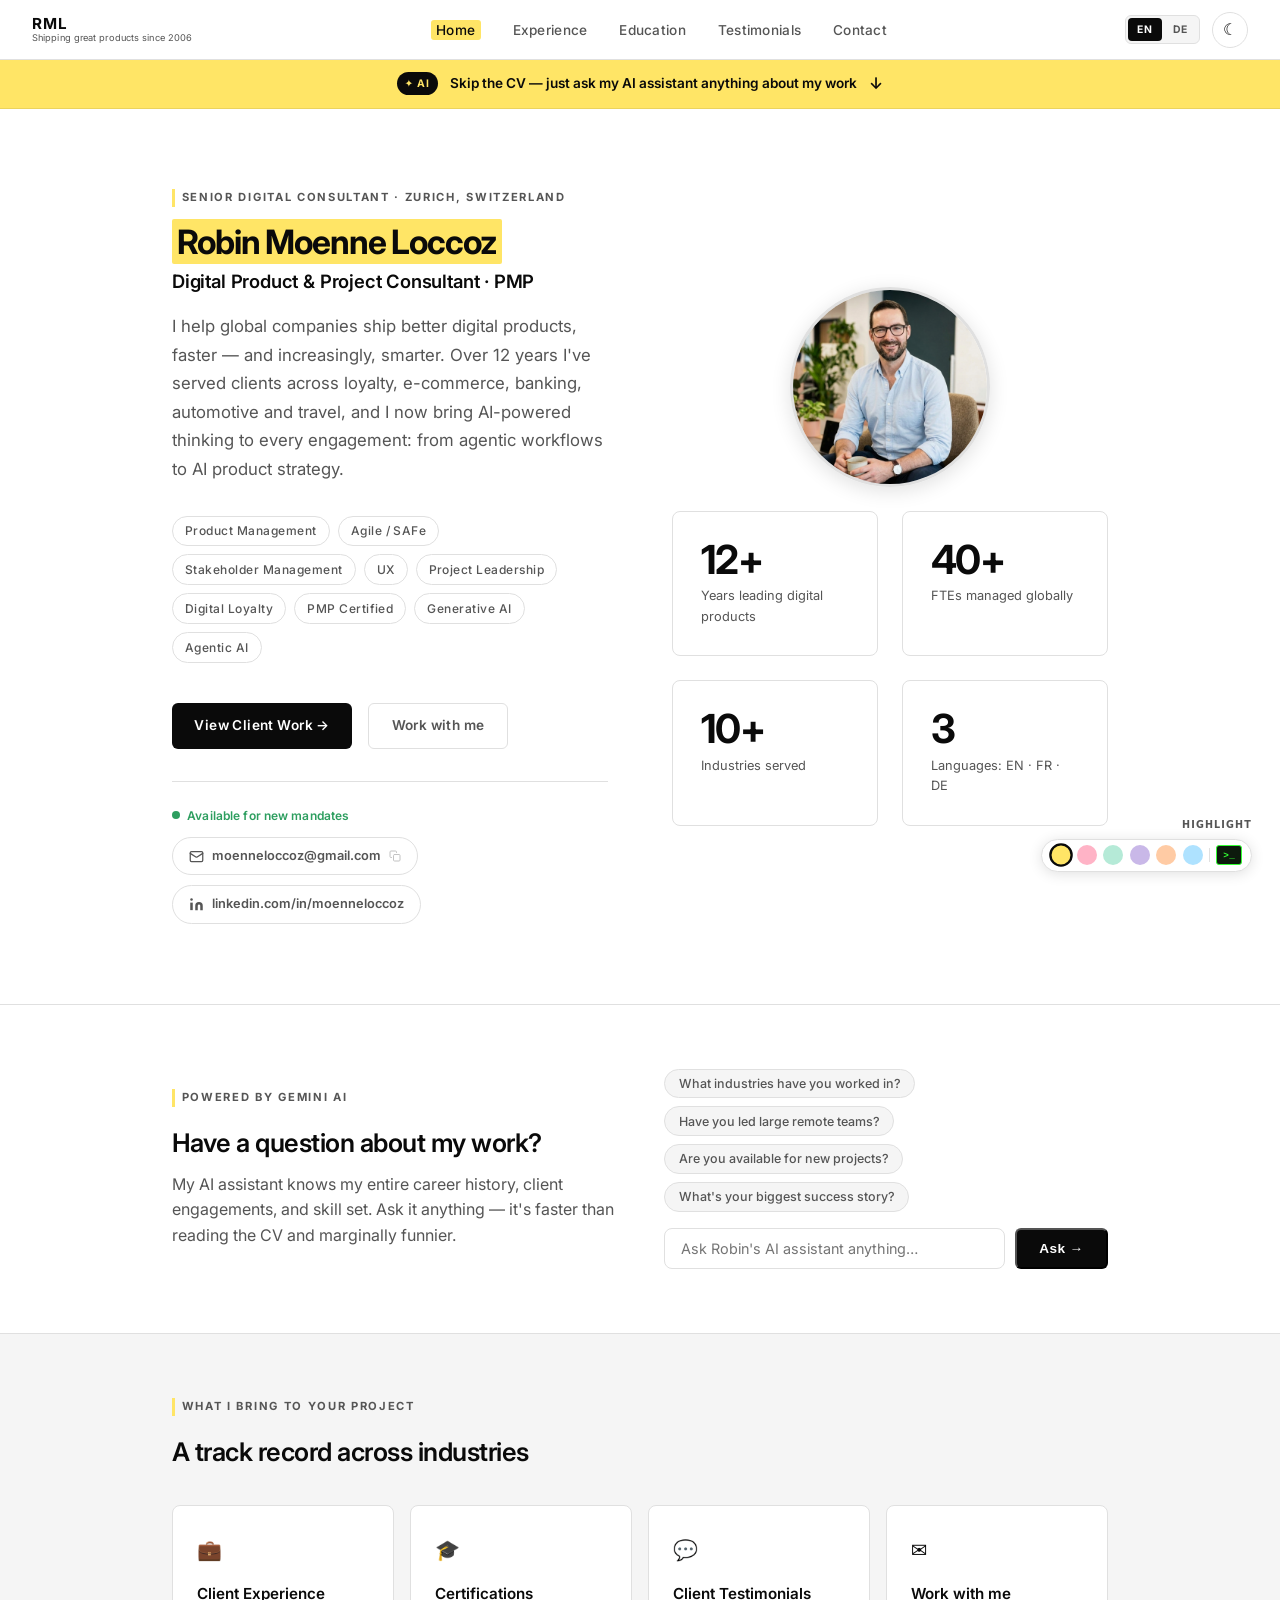
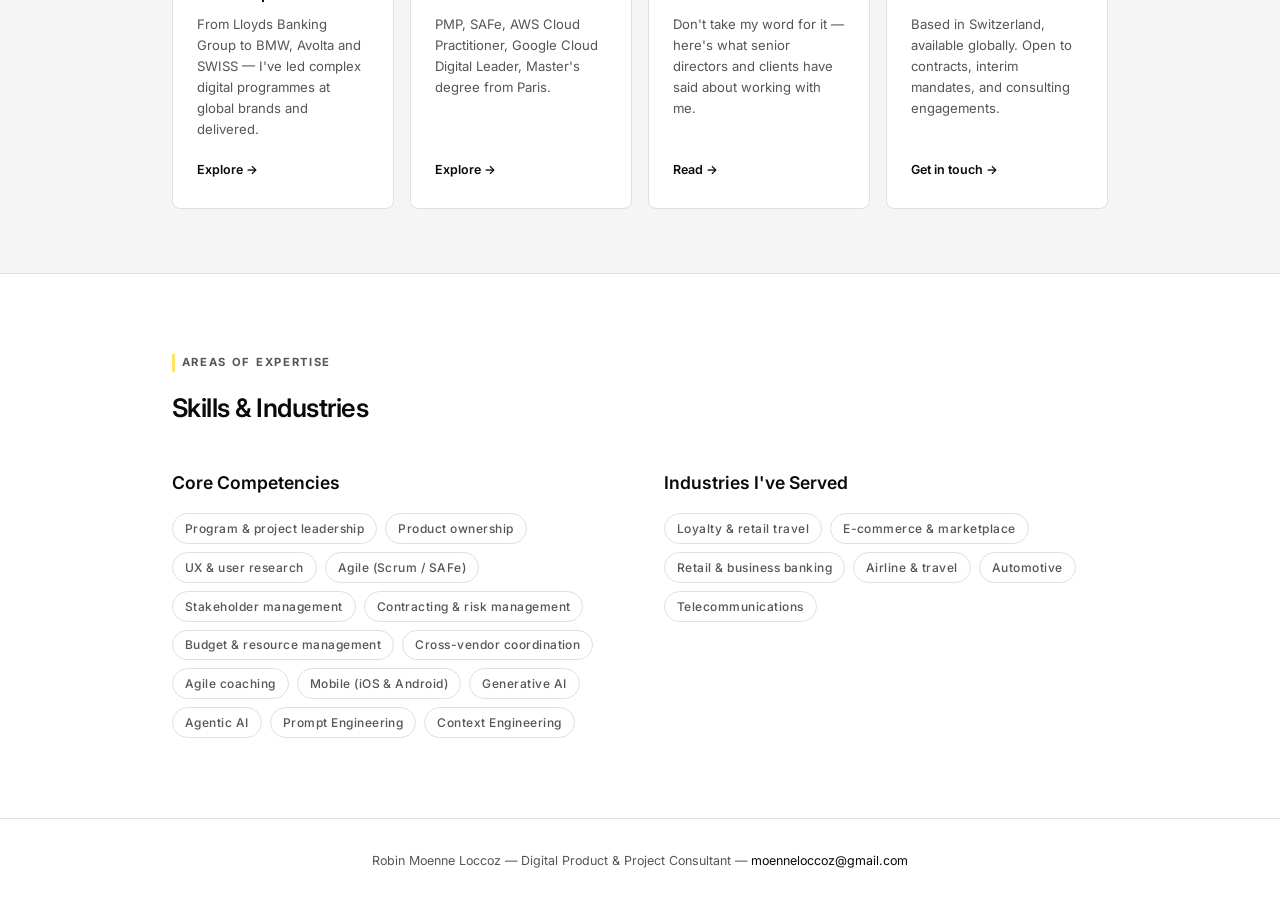
==== commit b07a3413: "Large update after buying more netlify" ====
--- a/index.html
+++ b/index.html
@@ -6,6 +6,7 @@
   <title>Robin Moenne Loccoz — Digital Product & Project Consultant</title>
   <link rel="preconnect" href="https://fonts.googleapis.com" />
   <link href="https://fonts.googleapis.com/css2?family=Inter:wght@400;500;600;700&display=swap" rel="stylesheet" />
+  <link rel="icon" href="favicon.svg" type="image/svg+xml" />
   <link rel="stylesheet" href="style.css" />
 </head>
 <body>
@@ -45,13 +46,13 @@
     <div class="container">
       <div class="hero-grid">
         <div class="hero-left">
-          <div class="section-label">Independent Consultant · Switzerland</div>
+          <div class="section-label">Senior Digital Consultant · Zurich, Switzerland</div>
           <h1 class="hero-title">
             <span class="name"><span class="hl">Robin Moenne Loccoz</span></span>
             <span class="role">Digital Product & Project Consultant · PMP</span>
           </h1>
           <p class="hero-desc">
-            I help global companies ship better digital products, faster. Over 12 years I've served clients across loyalty, e-commerce, banking, automotive and travel — turning complex projects into working software and happy users.
+            I help global companies ship better digital products, faster — and increasingly, smarter. Over 12 years I've served clients across loyalty, e-commerce, banking, automotive and travel, and I now bring AI-powered thinking to every engagement: from agentic workflows to AI product strategy.
           </p>
           <div class="hero-tags">
             <span class="tag">Product Management</span>
@@ -71,14 +72,21 @@
 
           <!-- Contact strip -->
           <div class="hero-contact">
-            <a href="mailto:moenneloccoz@gmail.com" class="hero-contact-item">
-              <span class="hero-contact-icon">✉</span>
-              moenneloccoz@gmail.com
-            </a>
-            <a href="https://www.linkedin.com/in/moenneloccoz/" target="_blank" rel="noopener" class="hero-contact-item">
-              <span class="hero-contact-icon">🔗</span>
-              linkedin.com/in/moenneloccoz
-            </a>
+            <div class="avail-badge">
+              <span class="avail-dot"></span>
+              Available for new mandates
+            </div>
+            <div class="hero-contact-btns">
+              <a href="mailto:moenneloccoz@gmail.com" class="hero-contact-btn" id="email-copy-btn" onclick="copyEmail(event)" title="Click to copy">
+                <svg width="15" height="15" viewBox="0 0 24 24" fill="none" stroke="currentColor" stroke-width="2" stroke-linecap="round" stroke-linejoin="round" aria-hidden="true"><rect x="2" y="4" width="20" height="16" rx="2"/><path d="m22 7-8.97 5.7a1.94 1.94 0 0 1-2.06 0L2 7"/></svg>
+                <span id="email-label">moenneloccoz@gmail.com</span>
+                <svg class="copy-icon" width="12" height="12" viewBox="0 0 24 24" fill="none" stroke="currentColor" stroke-width="2" stroke-linecap="round" stroke-linejoin="round" aria-hidden="true"><rect x="9" y="9" width="13" height="13" rx="2"/><path d="M5 15H4a2 2 0 0 1-2-2V4a2 2 0 0 1 2-2h9a2 2 0 0 1 2 2v1"/></svg>
+              </a>
+              <a href="https://www.linkedin.com/in/moenneloccoz/" target="_blank" rel="noopener" class="hero-contact-btn hero-contact-btn--li">
+                <svg width="15" height="15" viewBox="0 0 24 24" fill="currentColor" aria-hidden="true"><path d="M16 8a6 6 0 0 1 6 6v7h-4v-7a2 2 0 0 0-2-2 2 2 0 0 0-2 2v7h-4v-7a6 6 0 0 1 6-6z"/><rect x="2" y="9" width="4" height="12"/><circle cx="4" cy="4" r="2"/></svg>
+                linkedin.com/in/moenneloccoz
+              </a>
+            </div>
           </div>
         </div>
 
@@ -98,7 +106,7 @@
               <div class="stat-label">FTEs managed globally</div>
             </div>
             <div class="stat-card">
-              <span class="stat-number">6</span>
+              <span class="stat-number">10+</span>
               <div class="stat-label">Industries served</div>
             </div>
             <div class="stat-card">
@@ -116,7 +124,7 @@
     <div class="container">
       <div class="chat-cta-wrap">
         <div class="chat-cta-left">
-          <div class="section-label" style="border-color: var(--hl);">Powered by Claude AI</div>
+          <div class="section-label" style="border-color: var(--hl);">Powered by Gemini AI</div>
           <h2>Have a question about my work?</h2>
           <p style="margin-top:0.5rem;max-width:480px;">My AI assistant knows my entire career history, client engagements, and skill set. Ask it anything — it's faster than reading the CV and marginally funnier.</p>
         </div>
@@ -238,7 +246,7 @@
     <div id="chat-modal-header">
       <div>
         <div style="font-weight:700;font-size:0.95rem;">Robin's AI Assistant</div>
-        <div style="font-size:0.75rem;opacity:0.7;">Powered by Claude · Knows everything about Robin</div>
+        <div style="font-size:0.75rem;opacity:0.7;">Powered by Gemini · Knows everything about Robin</div>
       </div>
       <button onclick="closeChatModal()" aria-label="Close">✕</button>
     </div>
@@ -310,19 +318,55 @@
 
 /* ── Hero contact strip ── */
 .hero-contact {
-  display: flex; flex-direction: column; gap: 0.5rem;
+  display: flex; flex-direction: column; gap: 0.75rem;
   margin-top: 2rem; padding-top: 1.5rem;
   border-top: 1px solid var(--border);
 }
 
-.hero-contact-item {
-  display: flex; align-items: center; gap: 0.6rem;
-  font-size: 0.82rem; color: var(--fg-muted);
-  transition: color 0.2s;
-}
-
-.hero-contact-item:hover { color: var(--fg); }
-.hero-contact-icon { font-size: 0.9rem; flex-shrink: 0; }
+.avail-badge {
+  display: inline-flex; align-items: center; gap: 0.45rem;
+  font-size: 0.75rem; font-weight: 600; color: #2d9e5f;
+  letter-spacing: 0.01em;
+}
+
+.avail-dot {
+  width: 8px; height: 8px; border-radius: 50%;
+  background: #2d9e5f; flex-shrink: 0;
+  animation: pulse-dot 2.2s ease-in-out infinite;
+}
+
+@keyframes pulse-dot {
+  0%, 100% { box-shadow: 0 0 0 0 rgba(45,158,95,0.5); }
+  50%       { box-shadow: 0 0 0 5px rgba(45,158,95,0); }
+}
+
+.hero-contact-btns {
+  display: flex; gap: 0.6rem; flex-wrap: wrap;
+}
+
+.hero-contact-btn {
+  display: inline-flex; align-items: center; gap: 0.5rem;
+  font-size: 0.8rem; font-weight: 600;
+  padding: 0.5rem 1rem; border-radius: 100px;
+  border: 1.5px solid var(--border);
+  color: var(--fg-muted); background: transparent;
+  text-decoration: none;
+  transition: background 0.18s, border-color 0.18s, color 0.18s, transform 0.15s;
+}
+
+.hero-contact-btn:hover {
+  background: var(--fg); color: var(--bg);
+  border-color: var(--fg); transform: translateY(-1px);
+}
+
+.hero-contact-btn--li:hover {
+  background: #0a66c2; color: #fff; border-color: #0a66c2;
+}
+
+.copy-icon { opacity: 0.35; transition: opacity 0.15s; flex-shrink: 0; }
+.hero-contact-btn:hover .copy-icon { opacity: 0.75; }
+.hero-contact-btn.copied { background: #2d9e5f; color: #fff; border-color: #2d9e5f; }
+.hero-contact-btn.copied .copy-icon { opacity: 0; }
 
 /* ── AI Chat section ── */
 #chat-section { scroll-margin-top: 106px; }
@@ -459,6 +503,20 @@
 </style>
 
 <script>
+function copyEmail(e) {
+  e.preventDefault();
+  navigator.clipboard.writeText('moenneloccoz@gmail.com').then(() => {
+    const label = document.getElementById('email-label');
+    const btn = document.getElementById('email-copy-btn');
+    label.textContent = 'Copied!';
+    btn.classList.add('copied');
+    setTimeout(() => {
+      label.textContent = 'moenneloccoz@gmail.com';
+      btn.classList.remove('copied');
+    }, 2000);
+  });
+}
+
 let messageCount = 0;
 const MAX_MESSAGES = 10;
 
--- a/style.css
+++ b/style.css
@@ -26,6 +26,131 @@
   --hl-dark: #0a0a0a;
 }
 
+[data-theme="ascii"] {
+  --bg: #0a0a00;
+  --bg-alt: #0f0f00;
+  --fg: #33ff33;
+  --fg-muted: #22aa22;
+  --border: #1a5c1a;
+  --accent: #33ff33;
+  --card-bg: #0a0a00;
+  --nav-bg: rgba(10,10,0,0.96);
+  --shadow: 0 0 8px rgba(51,255,51,0.15);
+  --hl: #33ff33;
+  --hl-dark: #0a0a00;
+}
+
+[data-theme="ascii"] body {
+  font-family: 'Courier New', Courier, monospace !important;
+  background-image: repeating-linear-gradient(
+    0deg,
+    transparent,
+    transparent 2px,
+    rgba(0,0,0,0.05) 2px,
+    rgba(0,0,0,0.05) 4px
+  );
+}
+
+[data-theme="ascii"] * {
+  font-family: 'Courier New', Courier, monospace !important;
+  border-radius: 0 !important;
+  text-shadow: 0 0 6px rgba(51,255,51,0.6);
+}
+
+[data-theme="ascii"] .hero-photo-wrap { display: none !important; }
+[data-theme="ascii"] .ascii-photo { display: block !important; }
+
+.ascii-photo {
+  display: none;
+  font-family: 'Courier New', Courier, monospace;
+  font-size: 5.5px;
+  line-height: 1.15;
+  white-space: pre;
+  color: #33ff33;
+  text-shadow: 0 0 4px rgba(51,255,51,0.7);
+  overflow: hidden;
+  width: 240px;
+  flex-shrink: 0;
+  user-select: none;
+}
+
+[data-theme="ascii"] .card,
+[data-theme="ascii"] .edu-card,
+[data-theme="ascii"] .timeline-item,
+[data-theme="ascii"] .chat-bubble,
+[data-theme="ascii"] .testimonial-card {
+  border: 1px solid #1a5c1a !important;
+  box-shadow: inset 0 0 20px rgba(51,255,51,0.03), 0 0 8px rgba(51,255,51,0.1) !important;
+}
+
+[data-theme="ascii"] .btn-primary {
+  background: #33ff33 !important;
+  color: #0a0a00 !important;
+  border: none !important;
+}
+
+[data-theme="ascii"] .btn-secondary {
+  background: transparent !important;
+  color: #33ff33 !important;
+  border: 1px solid #33ff33 !important;
+}
+
+[data-theme="ascii"] .tag {
+  border: 1px solid #1a5c1a !important;
+  background: transparent !important;
+  color: #33ff33 !important;
+}
+
+[data-theme="ascii"] .ai-training-card {
+  background: #0f1a0f !important;
+  border: 1px solid #33ff33 !important;
+}
+
+[data-theme="ascii"] .ai-tag {
+  background: rgba(51,255,51,0.1) !important;
+  border-color: rgba(51,255,51,0.3) !important;
+  color: #33ff33 !important;
+}
+
+[data-theme="ascii"] nav { border-bottom: 1px solid #1a5c1a; }
+
+[data-theme="ascii"] .nav-links a.active {
+  background: #33ff33 !important;
+  color: #0a0a00 !important;
+}
+
+[data-theme="ascii"] a { color: #33ff33; }
+[data-theme="ascii"] a:hover { text-decoration: underline; }
+
+[data-theme="ascii"] .section-label {
+  border-left-color: #33ff33 !important;
+}
+
+[data-theme="ascii"] .divider {
+  border-color: #1a5c1a !important;
+}
+
+
+[data-theme="ascii"] footer {
+  border-top: 1px solid #1a5c1a;
+}
+
+[data-theme="ascii"]::before {
+  content: '';
+  position: fixed;
+  inset: 0;
+  pointer-events: none;
+  background: repeating-linear-gradient(
+    0deg,
+    rgba(0,0,0,0.03) 0px,
+    rgba(0,0,0,0.03) 1px,
+    transparent 1px,
+    transparent 3px
+  );
+  z-index: 50;
+}
+
+
 /* ── Highlight effect ── */
 /* Applied as a text-marker background on key inline elements */
 .hl {
@@ -62,52 +187,116 @@
 }
 
 /* ── Colour picker panel ── */
+/* High-specificity rules throughout so [data-theme="ascii"] * cannot override */
 #color-picker {
   position: fixed;
-  bottom: 2rem;
-  right: 2rem;
-  z-index: 200;
+  bottom: 1.75rem;
+  right: 1.75rem;
+  z-index: 10000;
   display: flex;
   flex-direction: column;
   align-items: flex-end;
-  gap: 0.5rem;
-}
-
-#color-picker-label {
-  font-size: 0.65rem;
+  gap: 0.4rem;
+}
+
+#color-picker #color-picker-label {
+  font-size: 0.6rem;
   font-weight: 700;
-  letter-spacing: 0.1em;
+  letter-spacing: 0.12em;
   text-transform: uppercase;
   color: var(--fg-muted);
-  margin-bottom: 0.15rem;
   text-align: right;
-}
-
-#color-swatches {
+  font-family: system-ui, -apple-system, sans-serif;
+  text-shadow: none;
+}
+
+#color-picker #color-swatches {
   display: flex;
-  gap: 0.45rem;
+  align-items: center;
+  gap: 0.4rem;
+  padding: 0.35rem 0.55rem;
+  border-radius: 100px;
+  border: 1px solid var(--border);
   background: var(--card-bg);
-  border: 1px solid var(--border);
-  border-radius: 100px;
-  padding: 0.4rem 0.6rem;
-  box-shadow: 0 4px 16px rgba(0,0,0,0.1);
-}
-
-.swatch {
-  width: 22px;
-  height: 22px;
+  box-shadow: 0 2px 14px rgba(0,0,0,0.12);
+}
+
+#color-picker .swatch {
+  width: 20px;
+  height: 20px;
   border-radius: 50%;
+  border: 2.5px solid transparent;
   cursor: pointer;
-  border: 2px solid transparent;
-  transition: transform 0.15s, border-color 0.15s;
   flex-shrink: 0;
-}
-
-.swatch:hover { transform: scale(1.2); }
-
-.swatch.active {
-  border-color: var(--fg);
-  transform: scale(1.15);
+  transition: transform 0.14s, border-color 0.14s;
+}
+#color-picker .swatch:hover  { transform: scale(1.25); }
+#color-picker .swatch.active { border-color: var(--fg); transform: scale(1.18); }
+
+#color-picker .picker-sep {
+  width: 1px;
+  height: 14px;
+  background: var(--border);
+  flex-shrink: 0;
+}
+
+#color-picker .ascii-btn {
+  height: 20px;
+  padding: 0 6px;
+  border-radius: 3px;
+  cursor: pointer;
+  border: 1.5px solid #33ff33;
+  background: #0d1a0d;
+  color: #33ff33;
+  font-family: 'Courier New', Courier, monospace;
+  font-size: 0.58rem;
+  font-weight: 700;
+  letter-spacing: 0.04em;
+  display: flex;
+  align-items: center;
+  justify-content: center;
+  flex-shrink: 0;
+  white-space: nowrap;
+  line-height: 1;
+  text-shadow: none;
+  transition: box-shadow 0.14s, background 0.14s;
+}
+#color-picker .ascii-btn:hover  { background: #1a3a1a; box-shadow: 0 0 7px rgba(51,255,51,0.45); }
+#color-picker .ascii-btn.active { background: #061206; box-shadow: 0 0 10px rgba(51,255,51,0.7); }
+
+/* ASCII mode overrides — explicit enough to beat the * selector */
+[data-theme="ascii"] #color-picker { z-index: 10000; }
+
+[data-theme="ascii"] #color-picker #color-picker-label {
+  color: #22aa22 !important;
+  text-shadow: none !important;
+  font-family: 'Courier New', Courier, monospace !important;
+}
+
+[data-theme="ascii"] #color-picker #color-swatches {
+  background: #0c1a0c !important;
+  border: 1px solid #1a5c1a !important;
+  border-radius: 3px !important;
+  box-shadow: 0 0 10px rgba(51,255,51,0.18) !important;
+}
+
+[data-theme="ascii"] #color-picker .swatch {
+  border-radius: 2px !important;
+  text-shadow: none !important;
+}
+
+[data-theme="ascii"] #color-picker .swatch.active {
+  border-color: #33ff33 !important;
+  box-shadow: 0 0 5px rgba(51,255,51,0.5) !important;
+}
+
+[data-theme="ascii"] #color-picker .picker-sep {
+  background: #1a5c1a !important;
+}
+
+[data-theme="ascii"] #color-picker .ascii-btn {
+  text-shadow: none !important;
+  border-radius: 3px !important;
 }
 
 /* ── Reset ── */
@@ -229,11 +418,11 @@
 }
 
 .hero-title { margin-bottom: 1.25rem; }
-.hero-title .name { display: block; }
+.hero-title .name { display: block; font-size: 2.1rem; }
 .hero-title .role {
-  display: block; font-size: 1rem; font-weight: 400;
-  color: var(--fg-muted); letter-spacing: 0.01em;
-  margin-top: 0.5rem;
+  display: block; font-size: 1.15rem; font-weight: 600;
+  color: var(--fg); letter-spacing: -0.01em;
+  margin-top: 0.6rem;
 }
 
 .hero-desc { font-size: 1.05rem; line-height: 1.7; margin-bottom: 2rem; }
@@ -334,6 +523,20 @@
 .timeline-date { font-size: 0.78rem; color: var(--fg-muted); font-weight: 500; }
 .timeline-company { font-size: 0.85rem; font-weight: 600; margin-top: 0.25rem; }
 .timeline-location { font-size: 0.78rem; color: var(--fg-muted); margin-top: 0.15rem; }
+
+.co-logo {
+  display: block;
+  height: 30px;
+  width: auto;
+  max-width: 110px;
+  object-fit: contain;
+  margin-bottom: 0.5rem;
+  filter: grayscale(1);
+  opacity: 0.55;
+  transition: opacity 0.2s, filter 0.2s;
+  border-radius: 3px;
+}
+.co-logo:hover { opacity: 0.9; filter: grayscale(0.2); }
 
 .timeline-content h3 { margin-bottom: 0.6rem; }
 .timeline-content p { font-size: 0.9rem; line-height: 1.7; }
@@ -451,7 +654,7 @@
 
 .contact-item:last-child { border-bottom: none; }
 
-.contact-icon { font-size: 1.1rem; padding-top: 0.1rem; }
+.contact-icon { display:flex; align-items:center; justify-content:center; width:32px; height:32px; background:var(--bg-alt); border:1px solid var(--border); border-radius:8px; flex-shrink:0; color:var(--fg-muted); }
 .contact-label { font-size: 0.72rem; font-weight: 700; letter-spacing: 0.1em;
   text-transform: uppercase; color: var(--fg-muted); margin-bottom: 0.3rem; }
 .contact-value { font-size: 0.9rem; font-weight: 500; }
